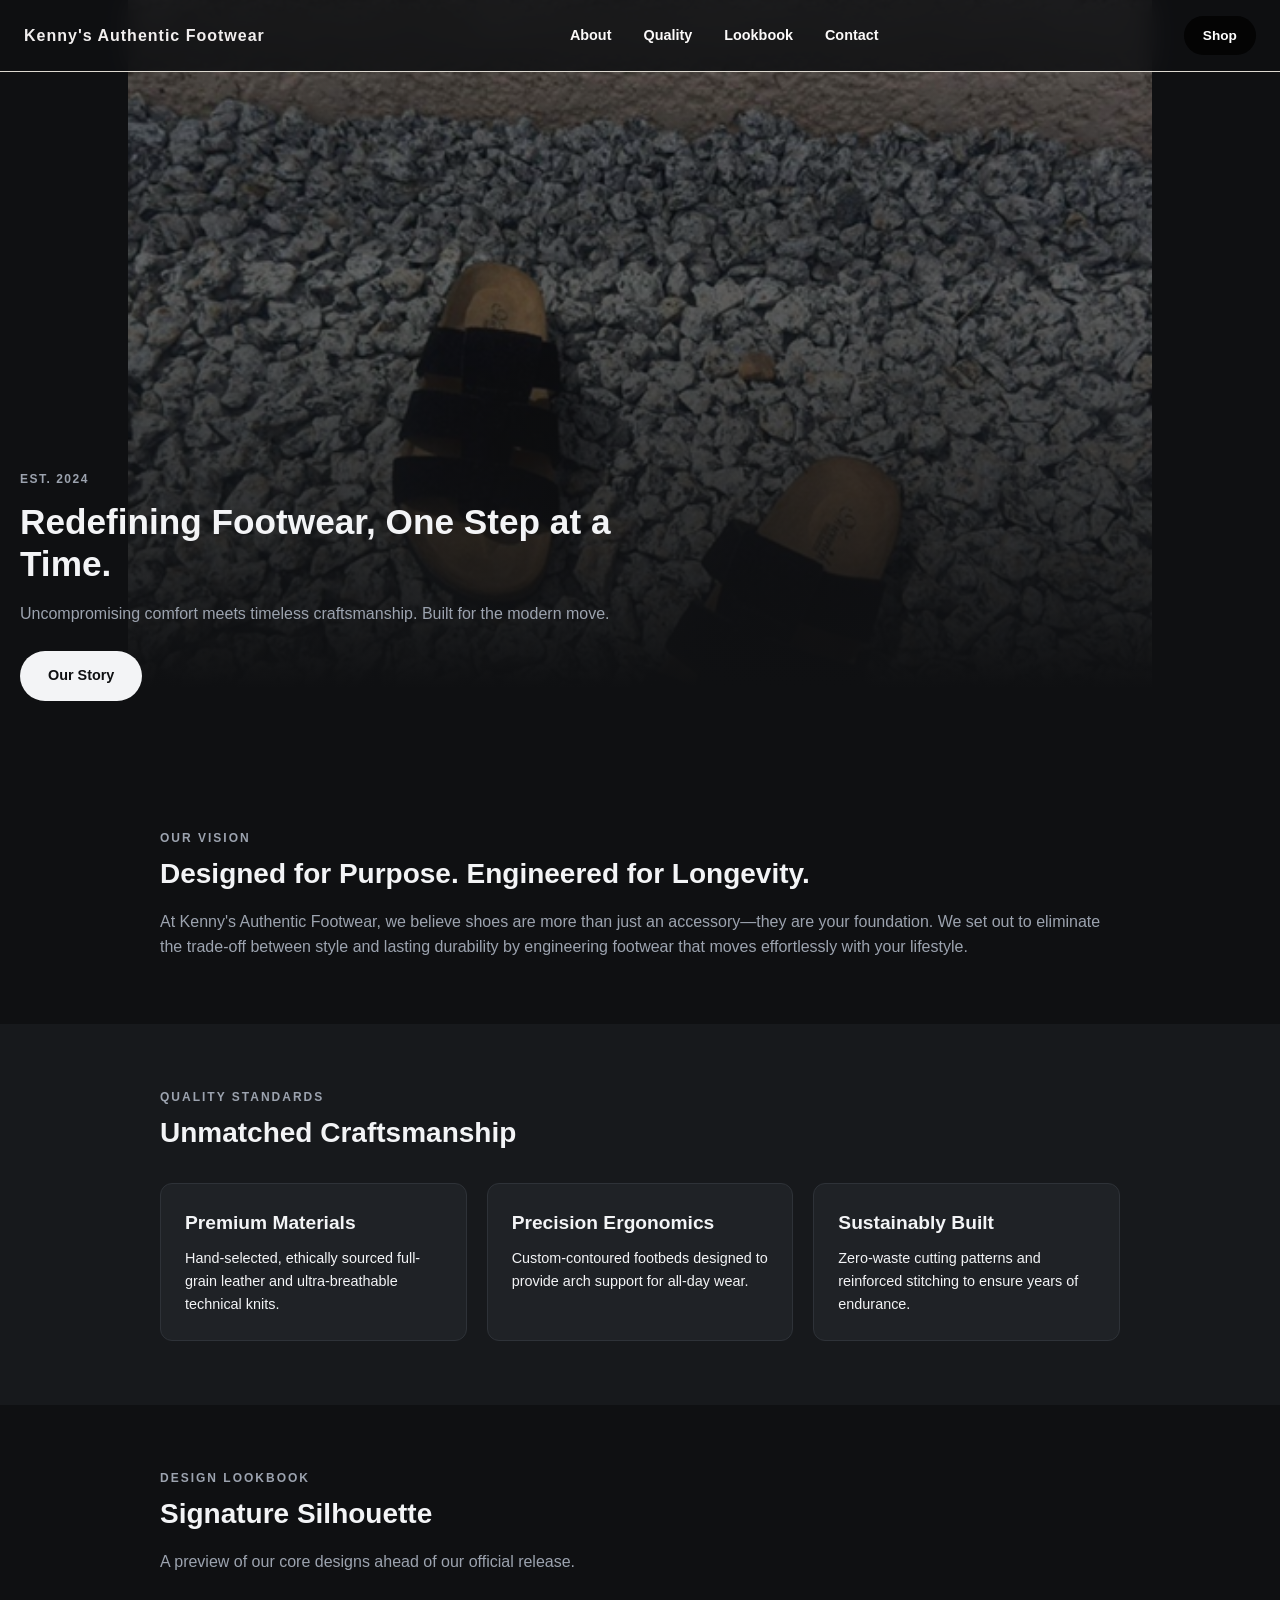
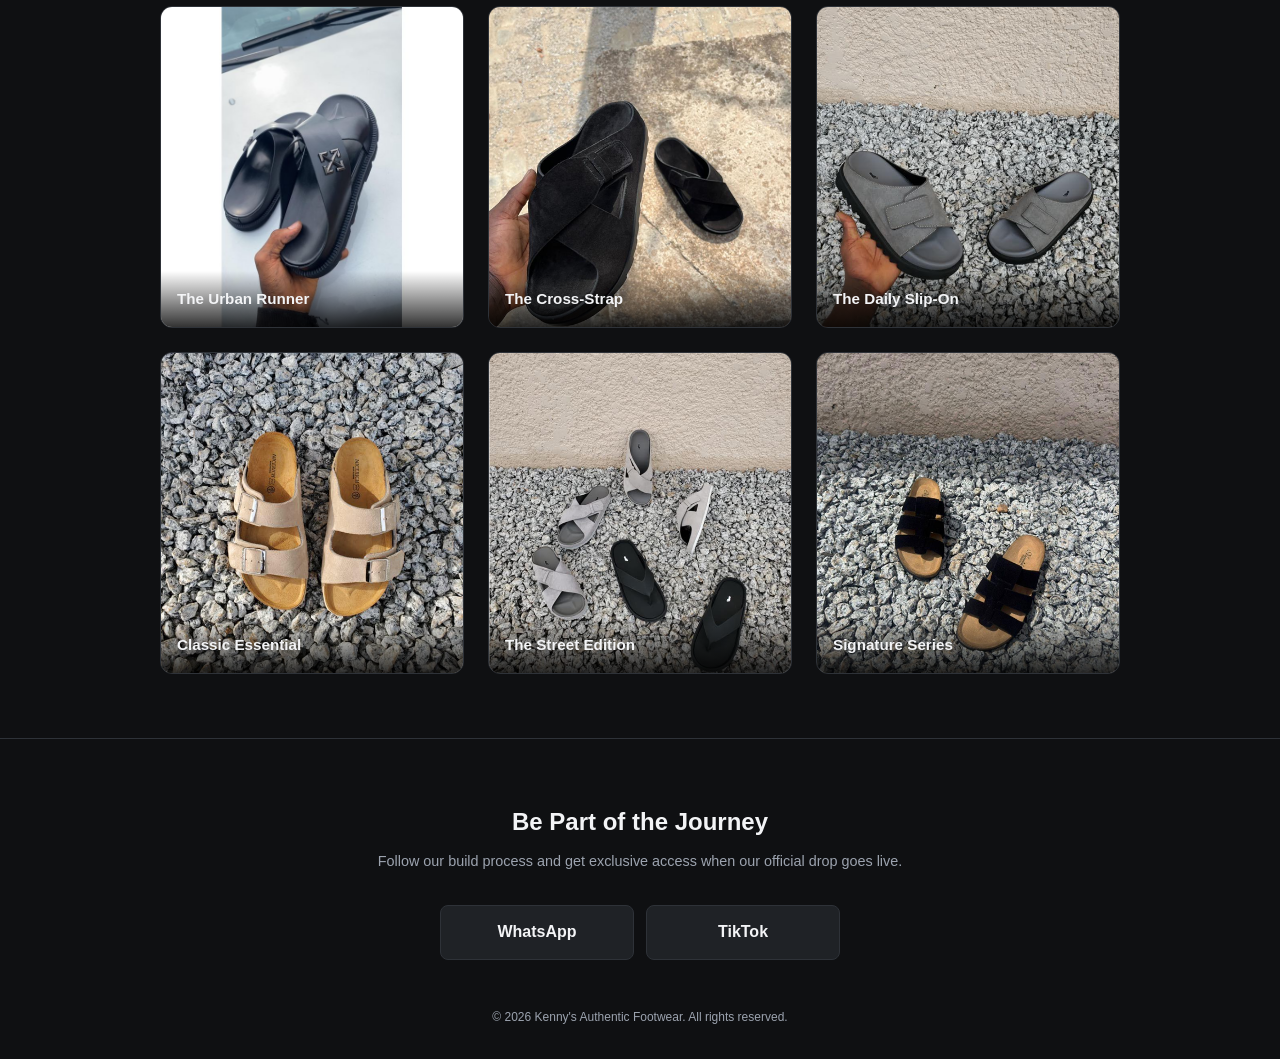
==== index.html @ fa89b89c "initial website" ====
<!DOCTYPE html>
<html lang="en">
<head>
  <meta charset="UTF-8">
  <meta name="viewport" content="width=device-width, initial-scale=1.0">
  <title>Kenny's Authentic Footwear | official Website</title>
  <link rel="stylesheet" href="style.css">
</head>
<body>

  <nav class="navbar">
  <a href="#" class="brand-logo">Kenny's Authentic Footwear</a>

  <div class="nav-links">
    <a href="#vision">About</a>
    <a href="#quality">Quality</a>
    <a href="#lookbook">Lookbook</a>
    <a href="#contact">Contact</a>
  </div>

  <a href="#" class="nav-btn">Shop</a>
</nav>

  <header class="hero">
    <div class="hero-overlay"></div>
    <div class="hero-content">
      <span class="badge">EST. 2024</span>
      <h1>Redefining Footwear, One Step at a Time.</h1>
      <p>Uncompromising comfort meets timeless craftsmanship. Built for the modern move.</p>
      <a href="#vision" class="btn-primary">Our Story</a>
    </div>
  </header>

  <section id="vision" class="section">
    <div class="container">
      <span class="section-label">OUR VISION</span>
      <h2>Designed for Purpose. Engineered for Longevity.</h2>
      <p class="body-text">
        At Kenny's Authentic Footwear, we believe shoes are more than just an accessory—they are your foundation. 
        We set out to eliminate the trade-off between style and lasting durability by engineering footwear that moves effortlessly with your lifestyle.
      </p>
    </div>
  </section>

  <section class="section bg-alt">
    <div class="container">
      <span class="section-label">QUALITY STANDARDS</span>
      <h2>Unmatched Craftsmanship</h2>
      
      <div class="card-grid">
        <div class="card">
          <h3>Premium Materials</h3>
          <p>Hand-selected, ethically sourced full-grain leather and ultra-breathable technical knits.</p>
        </div>
        <div class="card">
          <h3>Precision Ergonomics</h3>
          <p>Custom-contoured footbeds designed to provide arch support for all-day wear.</p>
        </div>
        <div class="card">
          <h3>Sustainably Built</h3>
          <p>Zero-waste cutting patterns and reinforced stitching to ensure years of endurance.</p>
        </div>
      </div>
    </div>
  </section>

  <section id="lookbook" class="section">
    <div class="container">
      <span class="section-label">DESIGN LOOKBOOK</span>
      <h2>Signature Silhouette</h2>
      <p class="body-text">A preview of our core designs ahead of our official release.</p>
      
     <div class="gallery">

          <div class="gallery-item">
            <img src="images/1.jpg" alt="Classic Sneaker">
            <div class="gallery-caption">The Urban Runner</div>
          </div>

          <div class="gallery-item">
            <img src="images/black.png" alt="Athletic Footwear">
            <div class="gallery-caption">The Cross-Strap</div>
          </div>

          <div class="gallery-item">
            <img src="images/sliver.png" alt="Casual Footwear">
            <div class="gallery-caption">The Daily Slip-On</div>
          </div>

          <div class="gallery-item">
            <img src="images/sweet.png" alt="Premium Footwear">
            <div class="gallery-caption">Classic Essential</div>
          </div>

          <div class="gallery-item">
            <img src="images/plenty.png" alt="Modern Sneaker">
            <div class="gallery-caption">The Street Edition</div>
          </div>

          <div class="gallery-item">
            <img src="images/bueauty.png" alt="Premium Sneaker">
            <div class="gallery-caption">Signature Series</div>
          </div>

</div>
    </div>
  </section>

  <footer id="contact" class="footer">
    <div class="container">
      <h2>Be Part of the Journey</h2>
      <p>Follow our build process and get exclusive access when our official drop goes live.</p>
          
          <div class="social-links">
            <a href="https://wa.me/2349067858632" class="social-btn" target="_blank">WhatsApp</a>
            <a href="https://www.tiktok.com/kennysauthenticfootwears" class="social-btn" target="_blank" rel="noopener noreferrer">TikTok</a>
          </div>

      <div class="copyright">
        &copy; 2026 Kenny's Authentic Footwear. All rights reserved.
      </div>
    </div>
  </footer>

</body>
</html>
---- style.css ----
/* Base Reset & Variables */
* {
  margin: 0;
  padding: 0;
  box-sizing: border-box;
}

:root {
  --bg-color: #0f1012;
  --bg-alt: #17191c;
  --card-bg: #1f2226;
  --text-main: #f3f4f6;
  --text-muted: #9ca3af;
  --accent: #e5e7eb;
  --border: #2e3238;
  --font-main: -apple-system, BlinkMacSystemFont, "Segoe UI", Roboto, sans-serif;
}

body {
  background-color: var(--bg-color);
  color: var(--text-main);
  font-family: var(--font-main);
  line-height: 1.6;
  -webkit-font-smoothing: antialiased;
}

/* Container */
.container {
  width: 100%;
  padding-left: 1.25rem;
  padding-right: 1.25rem;
  margin: 0 auto;
}

/* Navbar */
.navbar {
  display: flex;
  justify-content: space-between;
  align-items: center;
  padding: 1rem 1.5rem;
  position: fixed;
  top: 0;
  width: 100%;
  background: rgba(15, 16, 18, 0.85);
  backdrop-filter: blur(12px);
  z-index: 100;
  border-bottom: 1px solid #ddd9d0;
}

.brand-logo {
  font-weight: 800;
  letter-spacing: 1px;
  color: #f2efef;
  text-decoration: none;
  font-size: 1rem;
}

.nav-links {
  display: flex;
  gap: 2rem;
}

.nav-links a {
  color: #fcfafa;
  text-decoration: none;
  font-size: 0.9rem;
  font-weight: 600;
}

.nav-links a:hover {
  color: #000;
}

.nav-btn {
  color: #fff;
  background: #040404;
  text-decoration: none;
  font-size: 0.85rem;
  font-weight: 600;
  padding: 0.55rem 1.2rem;
  border-radius: 25px;
}

/* Hero Section */
.hero {
  position: relative;
  min-height: 85vh;
  display: flex;
  align-items: flex-end;
  padding: 2rem 1.25rem 4rem;
  background: url('images/bueauty.png') center center/ 80% auto no-repeat;
}

.hero-overlay {
  position: absolute;
  top: 0;
  left: 0;
  width: 100%;
  height: 100%;
  background: linear-gradient(to top, var(--bg-color) 10%, rgba(15, 16, 18, 0.4) 100%);
}

.hero-content {
  position: relative;
  z-index: 2;
  max-width: 600px;
}

.badge {
  display: inline-block;
  font-size: 0.75rem;
  font-weight: 700;
  letter-spacing: 1.5px;
  color: var(--text-muted);
  margin-bottom: 0.75rem;
}

.hero h1 {
  font-size: 2.2rem;
  line-height: 1.2;
  font-weight: 800;
  margin-bottom: 1rem;
}

.hero p {
  color: var(--text-muted);
  font-size: 1rem;
  margin-bottom: 1.5rem;
}

.btn-primary {
  display: inline-block;
  background-color: var(--text-main);
  color: var(--bg-color);
  padding: 0.85rem 1.75rem;
  border-radius: 30px;
  text-decoration: none;
  font-weight: 700;
  font-size: 0.9rem;
}

/* Sections */
.section {
  padding: 4rem 0;
}

.bg-alt {
  background-color: var(--bg-alt);
}

.section-label {
  display: block;
  font-size: 0.75rem;
  font-weight: 700;
  letter-spacing: 2px;
  color: var(--text-muted);
  margin-bottom: 0.5rem;
}

.section h2 {
  font-size: 1.75rem;
  line-height: 1.3;
  margin-bottom: 1rem;
}

.body-text {
  color: var(--text-muted);
  font-size: 1rem;
}

/* Quality Cards Stacked for Mobile */
.card-grid {
  display: flex;
  flex-direction: column;
  gap: 1.25rem;
  margin-top: 2rem;
}

.card {
  padding: 1.5rem;
  border-radius: 12px;
  z-index: 1;
  background-color: var(--card-bg);
  border: 1px solid var(--border);
}

.card h3 {
  font-size: 1.2rem;
  margin-bottom: 0.5rem;
}

.card p {
  font-size: 0.9rem;
}

/* Gallery (Mobile Horizontal Scroll / Vertical Stack) */
.gallery {
  display: flex;
  flex-direction: column;
  gap: 1.5rem;
  margin-top: 2rem;
}

.gallery-item {
  position: relative;
  border-radius: 12px;
  overflow: hidden;
  background: var(--card-bg);
  border: 1px solid var(--border);
}

.gallery-item img {
  width: 100%;
  height: 320px;
  object-fit: cover;
  display: block;
}

.gallery-caption {
  position: absolute;
  bottom: 0;
  left: 0;
  width: 100%;
  padding: 1rem;
  background: linear-gradient(to top, rgba(0,0,0,0.8), transparent);
  font-weight: 600;
  font-size: 0.95rem;
}

/* Footer & Socials */
.footer {
  padding: 4rem 0 2rem;
  border-top: 1px solid var(--border);
  text-align: center;
}

.footer h2 {
  font-size: 1.5rem;
  margin-bottom: 0.5rem;
}

.footer p {
  color: var(--text-muted);
  font-size: 0.9rem;
  margin-bottom: 2rem;
}

.social-links {
  display: flex;
  flex-direction: column;
  gap: 0.75rem;
  margin-bottom: 3rem;
}

.social-btn {
  display: block;
  width: 100%;
  padding: 0.85rem 0;
  border: 1px solid var(--border);
  border-radius: 8px;
  color: var(--text-main);
  text-decoration: none;
  font-weight: 600;
  background-color: var(--card-bg);
}


.copyright {
  font-size: 0.75rem;
  color: var(--text-muted);
}

/* Desktop Responsiveness */
@media (min-width: 768px) {
  .container {
    max-width: 1000px;
  }

  .card-grid {
    display: grid;
    grid-template-columns: repeat(3, 1fr);
  }

  .gallery {
    display: grid;
    grid-template-columns: repeat(3, 1fr);
  }

  .social-links {
    flex-direction: row;
    justify-content: center;
    max-width: 400px;
    margin-left: auto;
    margin-right: auto;
  }
}
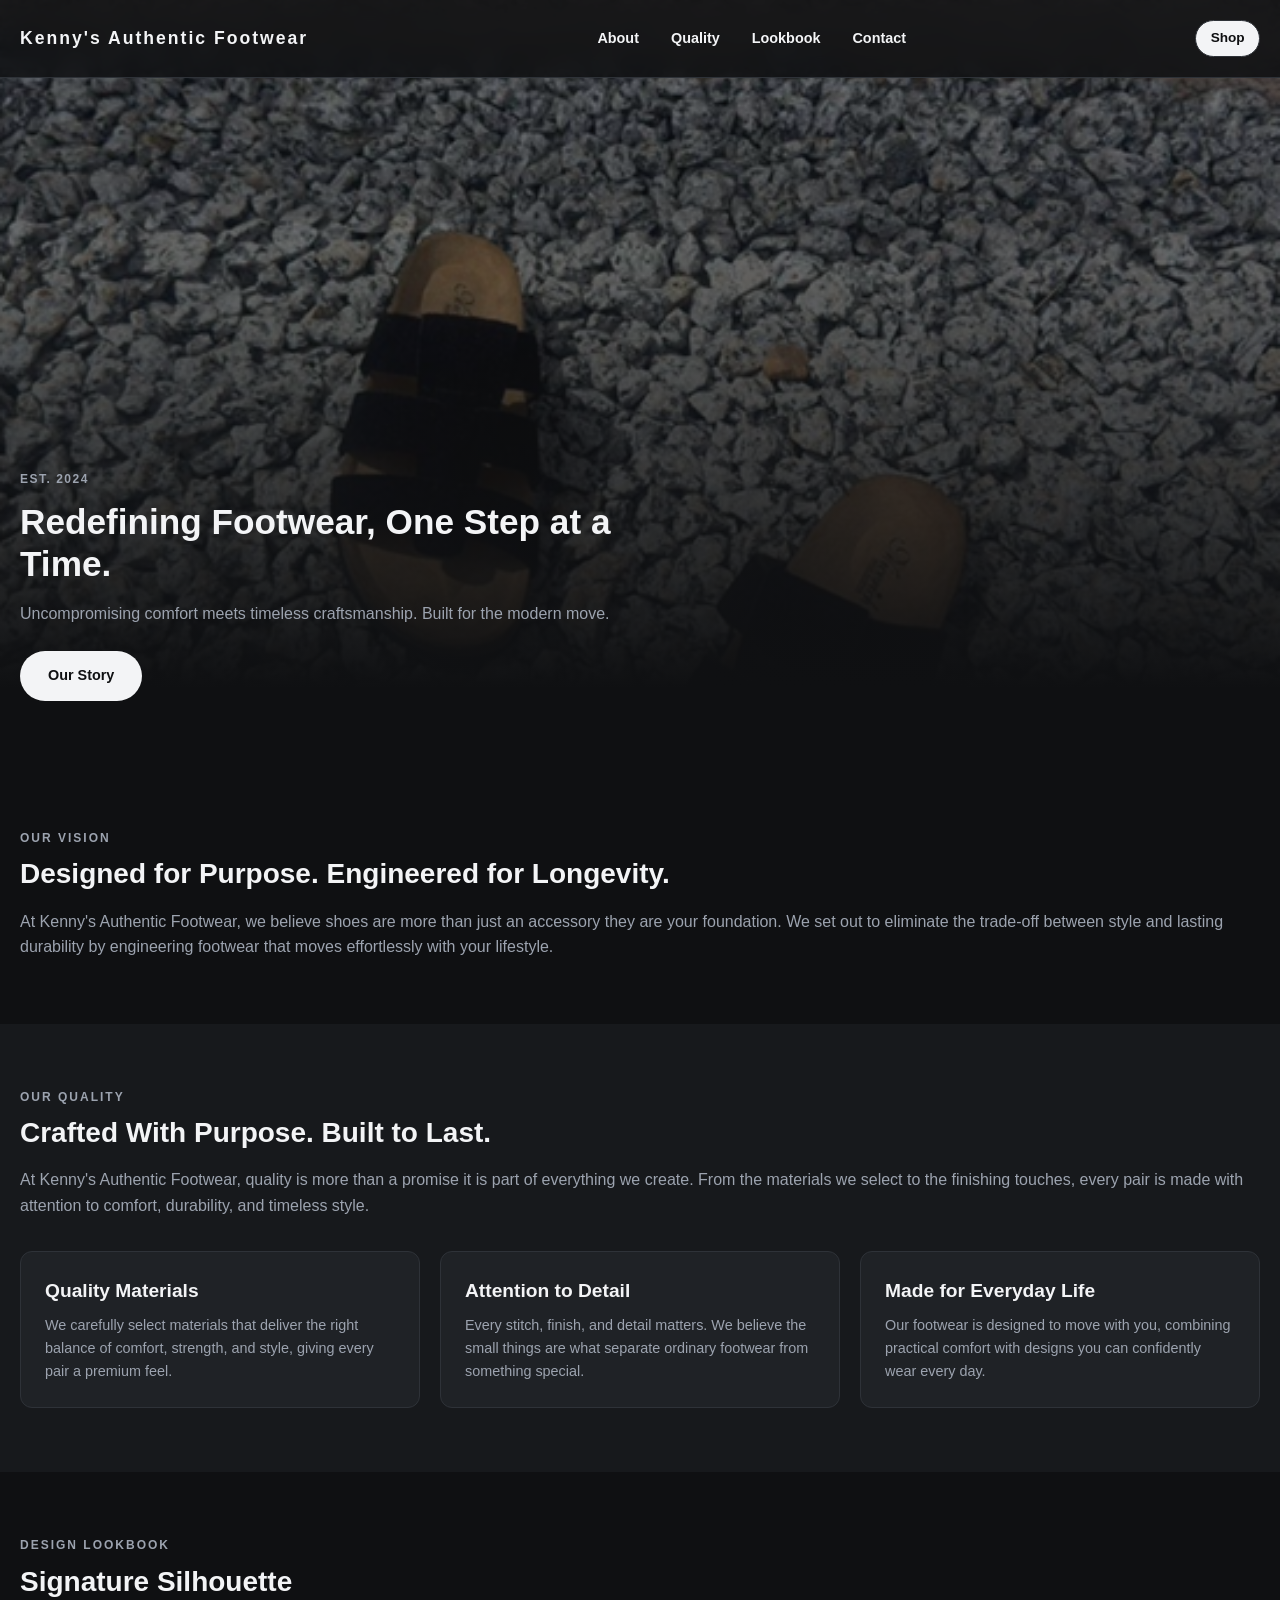
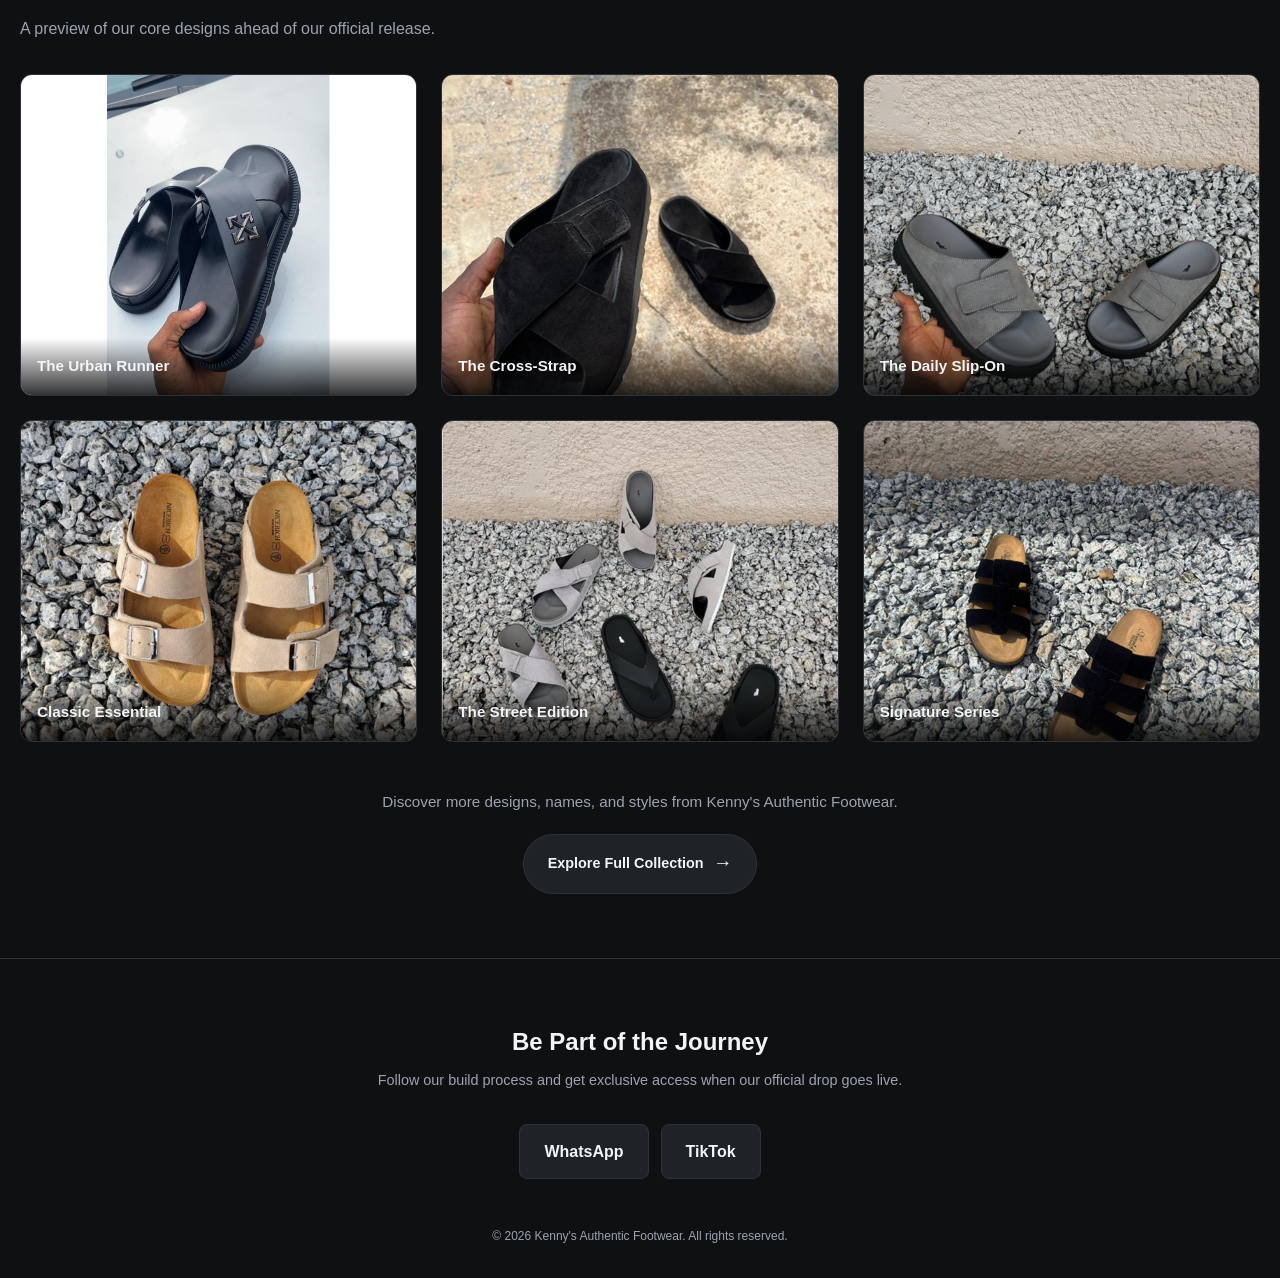
==== commit 4f32b519: "Updated project features and design" ====
--- a/index.html
+++ b/index.html
@@ -3,124 +3,324 @@
 <head>
   <meta charset="UTF-8">
   <meta name="viewport" content="width=device-width, initial-scale=1.0">
-  <title>Kenny's Authentic Footwear | official Website</title>
+
+  <title>Kenny's Authentic Footwear | Brand Showcase</title>
+
   <link rel="stylesheet" href="style.css">
+
+  <!-- Material Symbols -->
+  <link rel="stylesheet"
+        href="https://fonts.googleapis.com/css2?family=Material+Symbols+Outlined">
 </head>
+
 <body>
 
+  <!-- NAVBAR -->
   <nav class="navbar">
-  <a href="#" class="brand-logo">Kenny's Authentic Footwear</a>
-
-  <div class="nav-links">
-    <a href="#vision">About</a>
-    <a href="#quality">Quality</a>
-    <a href="#lookbook">Lookbook</a>
-    <a href="#contact">Contact</a>
-  </div>
-
-  <a href="#" class="nav-btn">Shop</a>
-</nav>
-
+
+    <a href="#" class="brand-logo">
+      Kenny's Authentic Footwear
+    </a>
+
+    <div class="nav-links">
+      <a href="#vision">About</a>
+      <a href="#quality">Quality</a>
+      <a href="#lookbook">Lookbook</a>
+      <a href="#contact">Contact</a>
+    </div>
+
+    <div class="nav-right">
+
+      <a href="#" class="nav-btn">Shop</a>
+
+      <button class="hamburger" id="hamburger" aria-label="Open menu">
+        <span class="material-symbols-outlined">menu</span>
+      </button>
+
+    </div>
+
+  </nav>
+
+
+  <!-- HERO -->
   <header class="hero">
+
     <div class="hero-overlay"></div>
+
     <div class="hero-content">
+
       <span class="badge">EST. 2024</span>
-      <h1>Redefining Footwear, One Step at a Time.</h1>
-      <p>Uncompromising comfort meets timeless craftsmanship. Built for the modern move.</p>
-      <a href="#vision" class="btn-primary">Our Story</a>
-    </div>
+
+      <h1>
+        Redefining Footwear, One Step at a Time.
+      </h1>
+
+      <p>
+        Uncompromising comfort meets timeless craftsmanship.
+        Built for the modern move.
+      </p>
+
+      <a href="#vision" class="btn-primary">
+        Our Story
+      </a>
+
+    </div>
+
   </header>
 
+
+  <!-- VISION -->
   <section id="vision" class="section">
+
     <div class="container">
-      <span class="section-label">OUR VISION</span>
-      <h2>Designed for Purpose. Engineered for Longevity.</h2>
+
+      <span class="section-label">
+        OUR VISION
+      </span>
+
+      <h2>
+        Designed for Purpose. Engineered for Longevity.
+      </h2>
+
       <p class="body-text">
-        At Kenny's Authentic Footwear, we believe shoes are more than just an accessory—they are your foundation. 
-        We set out to eliminate the trade-off between style and lasting durability by engineering footwear that moves effortlessly with your lifestyle.
-      </p>
-    </div>
+        At Kenny's Authentic Footwear, we believe shoes are more than
+        just an accessory they are your foundation. We set out to
+        eliminate the trade-off between style and lasting durability
+        by engineering footwear that moves effortlessly with your lifestyle.
+      </p>
+
+    </div>
+
   </section>
 
-  <section class="section bg-alt">
+
+  <!-- QUALITY -->
+  <section id="quality" class="section bg-alt">
+
     <div class="container">
-      <span class="section-label">QUALITY STANDARDS</span>
-      <h2>Unmatched Craftsmanship</h2>
+
+      <span class="section-label">
+        OUR QUALITY
+      </span>
+
+      <h2>
+        Crafted With Purpose. Built to Last.
+      </h2>
+
+      <p class="body-text">
+        At Kenny's Authentic Footwear, quality is more than a promise
+        it is part of everything we create. From the materials we select
+        to the finishing touches, every pair is made with attention to
+        comfort, durability, and timeless style.
+      </p>
+
+
+      <div class="quality-features">
+
+        <div class="quality-feature">
+
+          <h3>
+            Quality Materials
+          </h3>
+
+          <p>
+            We carefully select materials that deliver the right balance
+            of comfort, strength, and style, giving every pair a premium feel.
+          </p>
+
+        </div>
+
+
+        <div class="quality-feature">
+
+          <h3>
+            Attention to Detail
+          </h3>
+
+          <p>
+            Every stitch, finish, and detail matters. We believe the small
+            things are what separate ordinary footwear from something special.
+          </p>
+
+        </div>
+
+
+        <div class="quality-feature">
+
+          <h3>
+            Made for Everyday Life
+          </h3>
+
+          <p>
+            Our footwear is designed to move with you, combining practical
+            comfort with designs you can confidently wear every day.
+          </p>
+
+        </div>
+
+      </div>
+
+    </div>
+
+  </section>
+
+
+  <!-- LOOKBOOK -->
+  <section id="lookbook" class="section">
+
+    <div class="container">
+
+      <span class="section-label">
+        DESIGN LOOKBOOK
+      </span>
+
+      <h2>
+        Signature Silhouette
+      </h2>
+
+      <p class="body-text">
+        A preview of our core designs ahead of our official release.
+      </p>
+
+
+      <div class="gallery">
+
+        <div class="gallery-item">
+
+          <img
+            src="images/1.jpg"
+            alt="Classic Sneaker"
+          >
+
+          <div class="gallery-caption">
+            The Urban Runner
+          </div>
+
+        </div>
+
+
+        <div class="gallery-item">
+
+          <img
+            src="images/black.png"
+            alt="Athletic Footwear"
+          >
+
+          <div class="gallery-caption">
+            The Cross-Strap
+          </div>
+
+        </div>
+
+
+        <div class="gallery-item">
+
+          <img
+            src="images/sliver.png"
+            alt="Casual Footwear"
+          >
+
+          <div class="gallery-caption">
+            The Daily Slip-On
+          </div>
+
+        </div>
+
+
+        <div class="gallery-item">
+
+          <img
+            src="images/sweet.png"
+            alt="Premium Footwear"
+          >
+
+          <div class="gallery-caption">
+            Classic Essential
+          </div>
+
+        </div>
+
+
+        <div class="gallery-item">
+
+          <img src="images/plenty.png"  alt="Modern Sneaker">
+           <div class="gallery-caption">  The Street Edition</div>
+
+        </div>
+
+
+        <div class="gallery-item">
+
+          <img src="images/bueauty.png"alt="Premium Sneaker" >
+          <div class="gallery-caption"> Signature Series</div>
+
+        </div>
+
+      </div>
+
+       <div class="collection-cta">
+
+        <p>
+          Discover more designs, names, and styles from
+          Kenny's Authentic Footwear.
+        </p>
+
+        <a href="collections.html" class="collection-btn">
+          Explore Full Collection
+          <span>→</span>
+        </a>
+
+      </div>
       
-      <div class="card-grid">
-        <div class="card">
-          <h3>Premium Materials</h3>
-          <p>Hand-selected, ethically sourced full-grain leather and ultra-breathable technical knits.</p>
-        </div>
-        <div class="card">
-          <h3>Precision Ergonomics</h3>
-          <p>Custom-contoured footbeds designed to provide arch support for all-day wear.</p>
-        </div>
-        <div class="card">
-          <h3>Sustainably Built</h3>
-          <p>Zero-waste cutting patterns and reinforced stitching to ensure years of endurance.</p>
-        </div>
-      </div>
     </div>
   </section>
 
-  <section id="lookbook" class="section">
+
+  <!-- CONTACT / FOOTER -->
+  <footer id="contact" class="footer">
+
     <div class="container">
-      <span class="section-label">DESIGN LOOKBOOK</span>
-      <h2>Signature Silhouette</h2>
-      <p class="body-text">A preview of our core designs ahead of our official release.</p>
-      
-     <div class="gallery">
-
-          <div class="gallery-item">
-            <img src="images/1.jpg" alt="Classic Sneaker">
-            <div class="gallery-caption">The Urban Runner</div>
-          </div>
-
-          <div class="gallery-item">
-            <img src="images/black.png" alt="Athletic Footwear">
-            <div class="gallery-caption">The Cross-Strap</div>
-          </div>
-
-          <div class="gallery-item">
-            <img src="images/sliver.png" alt="Casual Footwear">
-            <div class="gallery-caption">The Daily Slip-On</div>
-          </div>
-
-          <div class="gallery-item">
-            <img src="images/sweet.png" alt="Premium Footwear">
-            <div class="gallery-caption">Classic Essential</div>
-          </div>
-
-          <div class="gallery-item">
-            <img src="images/plenty.png" alt="Modern Sneaker">
-            <div class="gallery-caption">The Street Edition</div>
-          </div>
-
-          <div class="gallery-item">
-            <img src="images/bueauty.png" alt="Premium Sneaker">
-            <div class="gallery-caption">Signature Series</div>
-          </div>
-
-</div>
-    </div>
-  </section>
-
-  <footer id="contact" class="footer">
-    <div class="container">
+
       <h2>Be Part of the Journey</h2>
-      <p>Follow our build process and get exclusive access when our official drop goes live.</p>
-          
-          <div class="social-links">
-            <a href="https://wa.me/2349067858632" class="social-btn" target="_blank">WhatsApp</a>
-            <a href="https://www.tiktok.com/kennysauthenticfootwears" class="social-btn" target="_blank" rel="noopener noreferrer">TikTok</a>
-          </div>
+
+      <p>
+        Follow our build process and get exclusive access
+        when our official drop goes live.
+      </p>
+
+
+      <div class="social-links">
+        <a
+          href="https://wa.me/2347038313960"
+          class="social-btn"
+          target="_blank"
+          rel="noopener noreferrer"
+        >
+          WhatsApp
+        </a>
+
+
+        <a
+          href="https://www.tiktok.com/kennysauthenticfootwears"
+          class="social-btn"
+          target="_blank"
+          rel="noopener noreferrer"
+        >
+          TikTok
+        </a>
+
+      </div>
+
 
       <div class="copyright">
         &copy; 2026 Kenny's Authentic Footwear. All rights reserved.
       </div>
-    </div>
+
+    </div>
+
   </footer>
+
+  <script src="script.js"></script>
 
 </body>
 </html>
--- a/style.css
+++ b/style.css
@@ -1,4 +1,3 @@
-/* Base Reset & Variables */
 * {
   margin: 0;
   padding: 0;
@@ -37,22 +36,22 @@
   display: flex;
   justify-content: space-between;
   align-items: center;
-  padding: 1rem 1.5rem;
+  padding: 1.25rem;
   position: fixed;
   top: 0;
   width: 100%;
   background: rgba(15, 16, 18, 0.85);
-  backdrop-filter: blur(12px);
+  backdrop-filter: blur(10px);
   z-index: 100;
-  border-bottom: 1px solid #ddd9d0;
+  border-bottom: 1px solid var(--border);
 }
 
 .brand-logo {
   font-weight: 800;
-  letter-spacing: 1px;
-  color: #f2efef;
-  text-decoration: none;
-  font-size: 1rem;
+  letter-spacing: 2px;
+  color: var(--text-main);
+  text-decoration: none;
+  font-size: 1.1rem;
 }
 
 .nav-links {
@@ -61,24 +60,32 @@
 }
 
 .nav-links a {
-  color: #fcfafa;
+  color: var(--text-main);
   text-decoration: none;
   font-size: 0.9rem;
   font-weight: 600;
 }
 
-.nav-links a:hover {
-  color: #000;
-}
-
 .nav-btn {
-  color: #fff;
-  background: #040404;
+  color: var(--bg-color);
+  background-color: var(--text-main);
   text-decoration: none;
   font-size: 0.85rem;
   font-weight: 600;
-  padding: 0.55rem 1.2rem;
-  border-radius: 25px;
+  border: 1px solid var(--border);
+  padding: 0.4rem 0.9rem;
+  border-radius: 20px;
+}
+
+.nav-right {
+  display: flex;
+  align-items: center;
+  gap: 1rem;
+}
+
+/* Hamburger hidden on desktop */
+.hamburger {
+  display: none;
 }
 
 /* Hero Section */
@@ -88,7 +95,7 @@
   display: flex;
   align-items: flex-end;
   padding: 2rem 1.25rem 4rem;
-  background: url('images/bueauty.png') center center/ 80% auto no-repeat;
+  background: url('images/bueauty.png') center/cover no-repeat;
 }
 
 .hero-overlay {
@@ -97,7 +104,11 @@
   left: 0;
   width: 100%;
   height: 100%;
-  background: linear-gradient(to top, var(--bg-color) 10%, rgba(15, 16, 18, 0.4) 100%);
+  background: linear-gradient(
+    to top,
+    var(--bg-color) 10%,
+    rgba(15, 16, 18, 0.4) 100%
+  );
 }
 
 .hero-content {
@@ -168,35 +179,35 @@
   font-size: 1rem;
 }
 
-/* Quality Cards Stacked for Mobile */
-.card-grid {
-  display: flex;
-  flex-direction: column;
+/* Quality Features */
+.quality-features {
+  display: grid;
+  grid-template-columns: repeat(3, 1fr);
   gap: 1.25rem;
   margin-top: 2rem;
 }
 
-.card {
+.quality-feature {
   padding: 1.5rem;
   border-radius: 12px;
-  z-index: 1;
   background-color: var(--card-bg);
   border: 1px solid var(--border);
 }
 
-.card h3 {
+.quality-feature h3 {
   font-size: 1.2rem;
   margin-bottom: 0.5rem;
 }
 
-.card p {
+.quality-feature p {
+  color: var(--text-muted);
   font-size: 0.9rem;
 }
 
-/* Gallery (Mobile Horizontal Scroll / Vertical Stack) */
+/* Gallery */
 .gallery {
-  display: flex;
-  flex-direction: column;
+  display: grid;
+  grid-template-columns: repeat(3, 1fr);
   gap: 1.5rem;
   margin-top: 2rem;
 }
@@ -222,12 +233,59 @@
   left: 0;
   width: 100%;
   padding: 1rem;
-  background: linear-gradient(to top, rgba(0,0,0,0.8), transparent);
+  background: linear-gradient(
+    to top,
+    rgba(0, 0, 0, 0.8),
+    transparent
+  );
   font-weight: 600;
   font-size: 0.95rem;
 }
 
-/* Footer & Socials */
+/* Collection CTA */
+
+.collection-cta {
+  text-align: center;
+  margin-top: 3rem;
+}
+
+.collection-cta p {
+  color: var(--text-muted);
+  font-size: 0.95rem;
+  margin-bottom: 1.25rem;
+}
+
+.collection-btn {
+  display: inline-flex;
+  align-items: center;
+  gap: 0.6rem;
+  padding: 0.85rem 1.5rem;
+  border: 1px solid var(--border);
+  border-radius: 30px;
+  background-color: var(--card-bg);
+  color: var(--text-main);
+  text-decoration: none;
+  font-size: 0.9rem;
+  font-weight: 700;
+  transition: 0.3s ease;
+}
+
+.collection-btn span {
+  font-size: 1.2rem;
+  transition: transform 0.3s ease;
+}
+
+.collection-btn:hover {
+  background-color: var(--text-main);
+  color: var(--bg-color);
+}
+
+.collection-btn:hover span {
+  transform: translateX(4px);
+}
+
+
+/* Footer */
 .footer {
   padding: 4rem 0 2rem;
   border-top: 1px solid var(--border);
@@ -245,17 +303,21 @@
   margin-bottom: 2rem;
 }
 
+/* Social Links */
 .social-links {
   display: flex;
-  flex-direction: column;
+  flex-direction: row;
+  justify-content: center;
   gap: 0.75rem;
+  max-width: 400px;
+  margin-left: auto;
+  margin-right: auto;
   margin-bottom: 3rem;
 }
 
 .social-btn {
   display: block;
-  width: 100%;
-  padding: 0.85rem 0;
+  padding: 0.85rem 1.5rem;
   border: 1px solid var(--border);
   border-radius: 8px;
   color: var(--text-main);
@@ -264,17 +326,14 @@
   background-color: var(--card-bg);
 }
 
-
 .copyright {
   font-size: 0.75rem;
   color: var(--text-muted);
 }
 
-/* Desktop Responsiveness */
 @media (min-width: 768px) {
-  .container {
-    max-width: 1000px;
-  }
+
+  
 
   .card-grid {
     display: grid;
@@ -286,11 +345,145 @@
     grid-template-columns: repeat(3, 1fr);
   }
 
+}
+
+
+/* Mobile Responsiveness */
+@media screen and (max-width: 480px) {
+
+  /* Navbar */
+  .navbar {
+    padding: 1rem 1.25rem;
+  }
+
+  .brand-logo {
+    font-size: 0.85rem;
+    letter-spacing: 1px;
+    white-space: nowrap;
+  }
+
+  /* Hide desktop navigation */
+  .nav-links {
+    display: none;
+    position: absolute;
+    top: 100%;
+    left: 0;
+    width: 100%;
+    background: var(--bg-color);
+    border-bottom: 1px solid var(--border);
+    padding: 1.25rem;
+    flex-direction: column;
+    gap: 1rem;
+  }
+
+  /* Show menu when opened */
+  .nav-links.active {
+    display: flex;
+  }
+
+  .nav-links a {
+    font-size: 0.95rem;
+  }
+
+  /* Shop + Hamburger */
+  .nav-right {
+    display: flex;
+    align-items: center;
+    gap: 0.75rem;
+    margin-left: auto;
+  }
+
+  .nav-btn {
+    padding: 0.4rem 0.8rem;
+    font-size: 0.8rem;
+  }
+
+  /* Hamburger */
+  .hamburger {
+    display: flex;
+    align-items: center;
+    justify-content: center;
+    background: transparent;
+    border: none;
+    color: var(--text-main);
+    padding: 0;
+    cursor: pointer;
+  }
+
+  .hamburger .material-symbols-outlined {
+    font-size: 1.7rem;
+  }
+
+
+  /* Container */
+  .container {
+    width: 100%;
+    padding-left: 1.25rem;
+    padding-right: 1.25rem;
+  }
+
+
+  /* Hero */
+  .hero {
+    min-height: 85vh;
+    padding: 2rem 1.25rem 4rem;
+  }
+
+  .hero h1 {
+    font-size: 2.2rem;
+  }
+
+
+  /* Sections */
+  .section {
+    padding: 4rem 0;
+  }
+
+  .section h2 {
+    font-size: 1.75rem;
+  }
+
+
+  /* Quality */
+  .quality-features {
+    display: flex;
+    flex-direction: column;
+    gap: 1.25rem;
+  }
+
+
+  /* Existing Cards */
+  .card-grid {
+    display: flex;
+    flex-direction: column;
+    gap: 1.25rem;
+  }
+
+
+  /* Lookbook */
+  .gallery {
+    display: flex;
+    flex-direction: column;
+    gap: 1.5rem;
+  }
+
+  .gallery-item img {
+    height: 320px;
+  }
+
+
+  /* Social Links */
   .social-links {
-    flex-direction: row;
-    justify-content: center;
-    max-width: 400px;
+    display: flex;
+    flex-direction: column;
+    gap: 0.75rem;
+    max-width: 100%;
     margin-left: auto;
     margin-right: auto;
   }
+
+  .social-btn {
+    width: 100%;
+    text-align: center;
+  }
 }
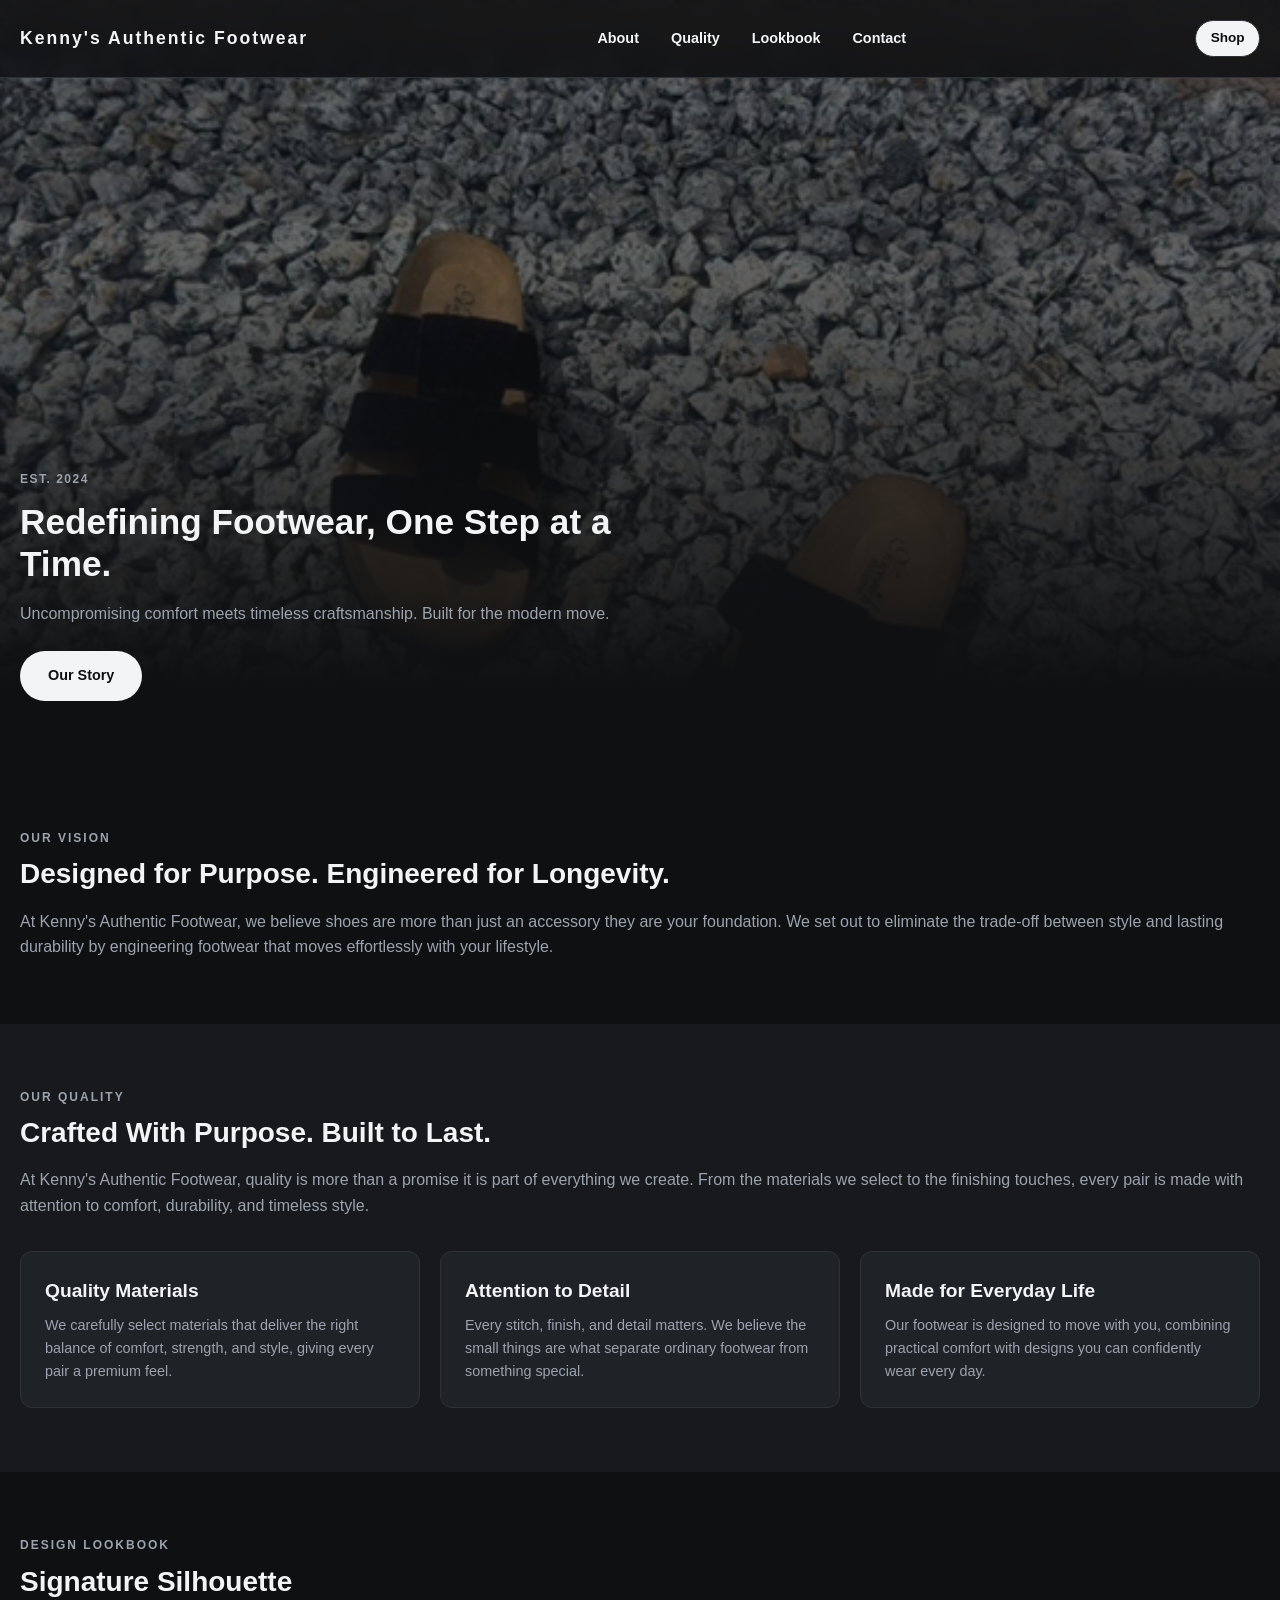
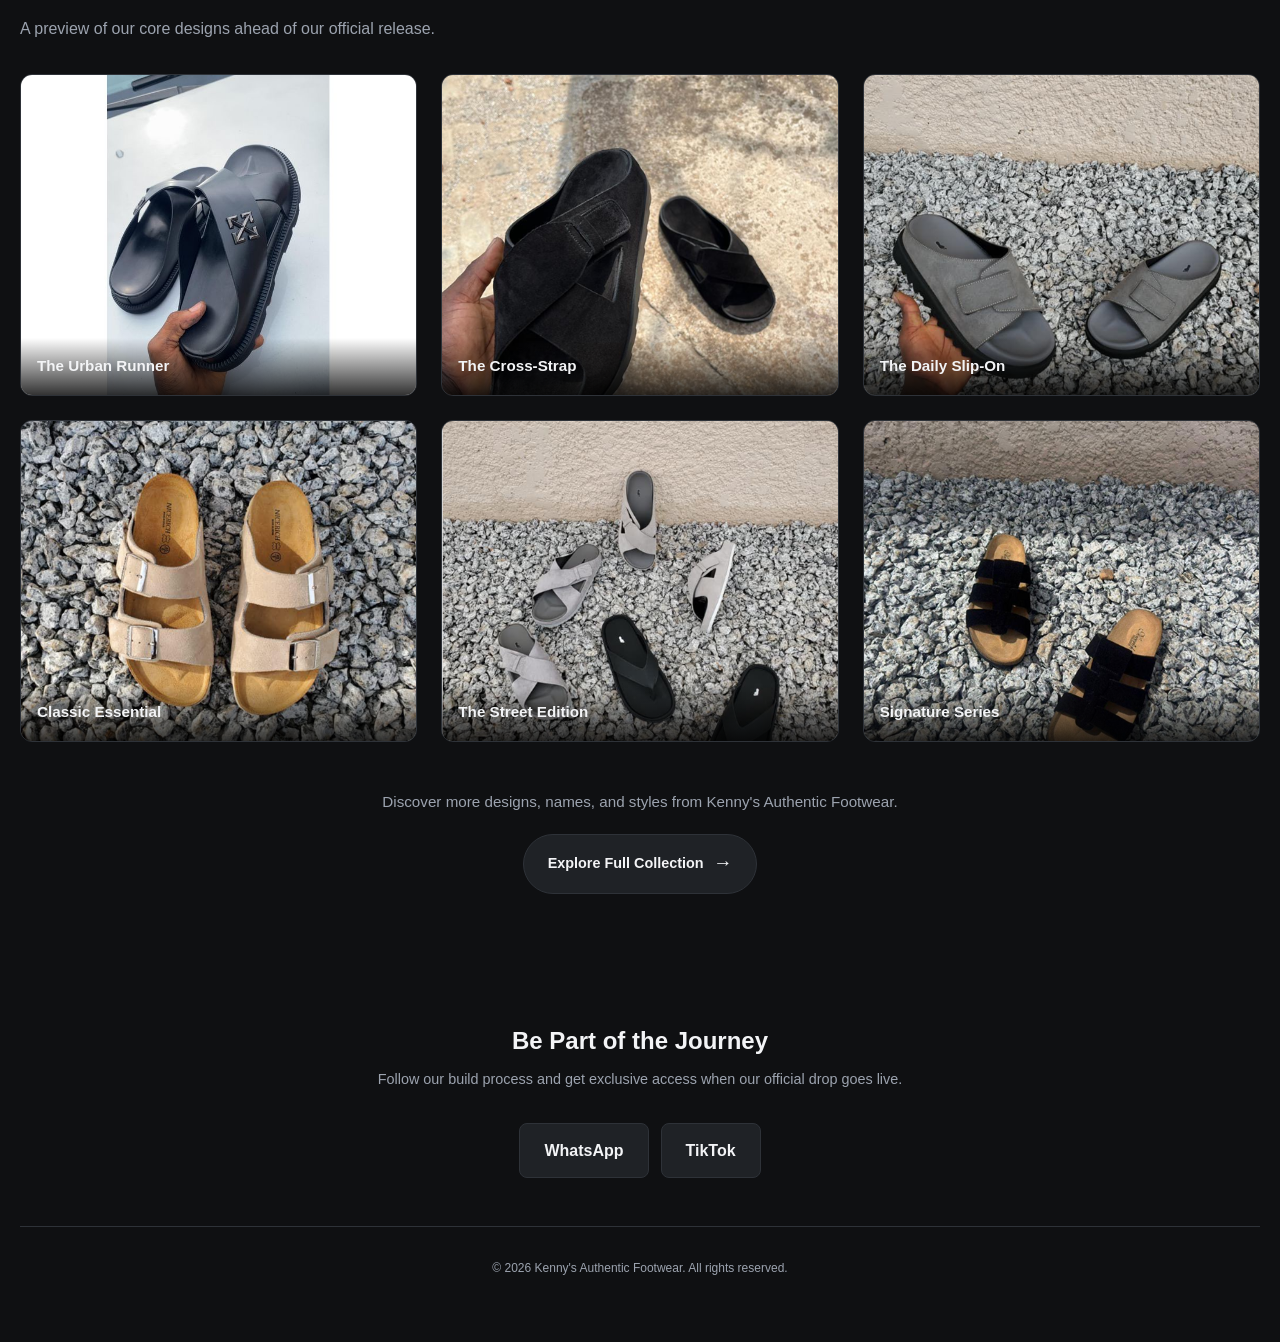
==== commit e0c469af: "Updated project features and design" ====
--- a/index.html
+++ b/index.html
@@ -3,41 +3,34 @@
 <head>
   <meta charset="UTF-8">
   <meta name="viewport" content="width=device-width, initial-scale=1.0">
-
   <title>Kenny's Authentic Footwear | Brand Showcase</title>
-
   <link rel="stylesheet" href="style.css">
-
-  <!-- Material Symbols -->
-  <link rel="stylesheet"
-        href="https://fonts.googleapis.com/css2?family=Material+Symbols+Outlined">
+  <link rel="stylesheet"href="https://unpkg.com/aos@2.3.4/dist/aos.css">
+  <link rel="stylesheet"href="https://fonts.googleapis.com/css2?family=Material+Symbols+Outlined">
 </head>
 
 <body>
 
   <!-- NAVBAR -->
   <nav class="navbar">
-
-    <a href="#" class="brand-logo">
-      Kenny's Authentic Footwear
-    </a>
-
-    <div class="nav-links">
-      <a href="#vision">About</a>
-      <a href="#quality">Quality</a>
-      <a href="#lookbook">Lookbook</a>
-      <a href="#contact">Contact</a>
-    </div>
-
-    <div class="nav-right">
-
-      <a href="#" class="nav-btn">Shop</a>
-
-      <button class="hamburger" id="hamburger" aria-label="Open menu">
-        <span class="material-symbols-outlined">menu</span>
-      </button>
-
-    </div>
+          <a href="#" class="brand-logo">Kenny's Authentic Footwear</a>
+
+            <div class="nav-links">
+              <a href="#vision">About</a>
+              <a href="#quality">Quality</a>
+              <a href="#lookbook">Lookbook</a>
+              <a href="#contact">Contact</a>
+            </div>
+
+        <div class="nav-right">
+
+              <a href="#" class="nav-btn">Shop</a>
+
+              <button class="hamburger" id="hamburger" aria-label="Open menu">
+                <span class="material-symbols-outlined">menu</span>
+              </button>
+
+        </div>
 
   </nav>
 
@@ -74,15 +67,15 @@
 
     <div class="container">
 
-      <span class="section-label">
+      <span class="section-label" data-aos="fade-up">
         OUR VISION
       </span>
 
-      <h2>
+      <h2 data-aos="fade-up" data-aos-delay="100">
         Designed for Purpose. Engineered for Longevity.
       </h2>
 
-      <p class="body-text">
+      <p class="body-text" data-aos="fade-up" data-aos-delay="200">
         At Kenny's Authentic Footwear, we believe shoes are more than
         just an accessory they are your foundation. We set out to
         eliminate the trade-off between style and lasting durability
@@ -117,7 +110,7 @@
 
       <div class="quality-features">
 
-        <div class="quality-feature">
+        <div class="quality-feature" data-aos="fade-up">
 
           <h3>
             Quality Materials
@@ -131,7 +124,7 @@
         </div>
 
 
-        <div class="quality-feature">
+        <div class="quality-feature" data-aos="fade-up" data-aos-delay="100">
 
           <h3>
             Attention to Detail
@@ -145,7 +138,7 @@
         </div>
 
 
-        <div class="quality-feature">
+        <div class="quality-feature" data-aos="fade-up" data-aos-delay="200">
 
           <h3>
             Made for Everyday Life
@@ -185,63 +178,43 @@
 
       <div class="gallery">
 
-        <div class="gallery-item">
-
-          <img
-            src="images/1.jpg"
-            alt="Classic Sneaker"
-          >
-
-          <div class="gallery-caption">
-            The Urban Runner
-          </div>
-
-        </div>
-
-
-        <div class="gallery-item">
-
-          <img
-            src="images/black.png"
-            alt="Athletic Footwear"
-          >
-
-          <div class="gallery-caption">
-            The Cross-Strap
-          </div>
-
-        </div>
-
-
-        <div class="gallery-item">
-
-          <img
-            src="images/sliver.png"
-            alt="Casual Footwear"
-          >
-
-          <div class="gallery-caption">
-            The Daily Slip-On
-          </div>
-
-        </div>
-
-
-        <div class="gallery-item">
-
-          <img
-            src="images/sweet.png"
-            alt="Premium Footwear"
-          >
-
-          <div class="gallery-caption">
-            Classic Essential
-          </div>
-
-        </div>
-
-
-        <div class="gallery-item">
+        <div class="gallery-item" data-aos="fade-up">
+
+          <img src="images/1.jpg"alt="Classic Sneaker">
+
+          <div class="gallery-caption">The Urban Runner</div>
+
+        </div>
+
+
+        <div class="gallery-item" data-aos="fade-up" data-aos-delay="200">
+
+          <img src="images/black.png"alt="Athletic Footwear">
+
+          <div class="gallery-caption"> The Cross-Strap</div>
+
+        </div>
+
+
+        <div class="gallery-item" data-aos="fade-up" data-aos-delay="400">
+
+          <img src="images/sliver.png" alt="Casual Footwear">
+
+          <div class="gallery-caption">The Daily Slip-On</div>
+
+        </div>
+
+
+        <div class="gallery-item" data-aos="fade-up" data-aos-delay="600">
+
+          <img src="images/sweet.png" alt="Premium Footwear">
+
+          <div class="gallery-caption"> Classic Essential</div>
+
+        </div>
+
+
+        <div class="gallery-item" data-aos="fade-up" data-aos-delay="800">
 
           <img src="images/plenty.png"  alt="Modern Sneaker">
            <div class="gallery-caption">  The Street Edition</div>
@@ -249,7 +222,7 @@
         </div>
 
 
-        <div class="gallery-item">
+        <div class="gallery-item" data-aos="fade-up" data-aos-delay="1000">
 
           <img src="images/bueauty.png"alt="Premium Sneaker" >
           <div class="gallery-caption"> Signature Series</div>
@@ -301,7 +274,7 @@
 
 
         <a
-          href="https://www.tiktok.com/kennysauthenticfootwears"
+          href="https://www.tiktok.com/@kennysauthenticfootwears"
           class="social-btn"
           target="_blank"
           rel="noopener noreferrer"
@@ -322,5 +295,17 @@
 
   <script src="script.js"></script>
 
+  <script src="https://unpkg.com/aos@2.3.4/dist/aos.js"></script>
+
+<script>
+  AOS.init({
+    duration: 1400,
+    easing: 'ease-in-out',
+    once: true,
+    offset: 120,
+    delay: 100
+  });
+</script>
+
 </body>
 </html>
--- a/style.css
+++ b/style.css
@@ -288,7 +288,7 @@
 /* Footer */
 .footer {
   padding: 4rem 0 2rem;
-  border-top: 1px solid var(--border);
+  
   text-align: center;
 }
 
@@ -327,13 +327,414 @@
 }
 
 .copyright {
+  border-top: 1px solid var(--border);
+  padding: 2rem;
   font-size: 0.75rem;
   color: var(--text-muted);
 }
 
+
+
+/* Collection Hero */
+
+.collection-hero {
+  min-height: 55vh;
+  display: flex;
+  align-items: flex-end;
+  padding: 8rem 1.25rem 4rem;
+  background:
+    linear-gradient(
+      to top,
+      var(--bg-color) 5%,
+      rgba(15, 16, 18, 0.35) 100%
+    ),
+    url('images/1.jpg') center/cover no-repeat;
+}
+
+.collection-hero-content {
+  width: 100%;
+  max-width: 1000px;
+  margin: 0 auto;
+}
+
+.collection-hero h1 {
+  max-width: 700px;
+  font-size: clamp(2.5rem, 6vw, 4.5rem);
+  line-height: 1.05;
+  margin-bottom: 1.25rem;
+}
+
+.collection-hero p {
+  max-width: 600px;
+  color: var(--text-muted);
+  font-size: 1.05rem;
+}
+
+
+/* Collection Section */
+
+.collection-section {
+  padding: 5rem 0;
+}
+
+.collection-heading {
+  max-width: 650px;
+}
+
+.collection-heading h2 {
+  font-size: 2.2rem;
+  margin-bottom: 0.75rem;
+}
+
+
+/* Filters */
+
+.collection-filters {
+  display: flex;
+  gap: 0.75rem;
+  flex-wrap: wrap;
+  margin: 2.5rem 0;
+}
+
+.filter-btn {
+  border: 1px solid var(--border);
+  background: transparent;
+  color: var(--text-muted);
+  padding: 0.6rem 1.2rem;
+  border-radius: 30px;
+  cursor: pointer;
+  font-family: inherit;
+  transition: 0.3s ease;
+}
+
+.filter-btn:hover,
+.filter-btn.active {
+  background: var(--text-main);
+  color: var(--bg-color);
+}
+
+
+/* Collection Grid */
+
+.collection-grid {
+  display: grid;
+  grid-template-columns: repeat(3, 1fr);
+  gap: 2rem 1.25rem;
+}
+
+
+/* Product Card */
+
+.collection-card {
+  background: var(--card-bg);
+  border: 1px solid var(--border);
+  border-radius: 14px;
+  overflow: hidden;
+  transition: transform 0.3s ease, border-color 0.3s ease;
+}
+
+.collection-card:hover {
+  transform: translateY(-5px);
+}
+
+
+/* Product Image */
+
+.collection-image {
+  position: relative;
+  overflow: hidden;
+  aspect-ratio: 1 / 1;
+  background: var(--bg-alt);
+}
+
+.collection-image img {
+  width: 100%;
+  height: 100%;
+  object-fit: cover;
+  display: block;
+}
+
+.collection-card:hover .collection-image img {
+  transform: scale(1.04);
+}
+
+
+/* Product Tag */
+
+.collection-tag {
+  position: absolute;
+  top: 1rem;
+  left: 1rem;
+  padding: 0.35rem 0.7rem;
+  border-radius: 20px;
+  background: var(--text-main);
+  color: var(--bg-color);
+  font-size: 0.7rem;
+  font-weight: 700;
+}
+
+
+/* Product Information */
+
+.collection-info {
+  padding: 1.25rem;
+}
+
+.product-category {
+  display: block;
+  color: var(--text-muted);
+  font-size: 0.7rem;
+  font-weight: 700;
+  letter-spacing: 1.5px;
+  text-transform: uppercase;
+  margin-bottom: 0.4rem;
+}
+
+.collection-info h3 {
+  font-size: 1.25rem;
+  margin-bottom: 0.5rem;
+}
+
+.collection-info p {
+  color: var(--text-muted);
+  font-size: 0.85rem;
+  line-height: 1.6;
+  margin-bottom: 1.25rem;
+}
+
+
+/* View Details */
+
+.view-product {
+  display: inline-flex;
+  align-items: center;
+  gap: 0.5rem;
+  color: var(--text-main);
+  text-decoration: none;
+  font-size: 0.85rem;
+  font-weight: 700;
+}
+
+.view-product span {
+  transition: transform 0.3s ease;
+}
+
+.view-product:hover span {
+  transform: translateX(4px);
+}
+
+
+/* Bottom CTA */
+
+.collection-bottom {
+  padding: 5rem 0;
+  text-align: center;
+  background: var(--bg-alt);
+}
+
+.collection-bottom h2 {
+  font-size: 2rem;
+  margin-bottom: 0.75rem;
+}
+
+.collection-bottom p {
+  max-width: 550px;
+  margin: 0 auto 1.5rem;
+  color: var(--text-muted);
+}
+
+
+
+
+/* product page css */
+/* === PRODUCT PAGE ===*/
+
+.product-page {
+  padding: 8rem 0 5rem;
+  min-height: 80vh;
+}
+
+.back-collection {
+  display: inline-flex;
+  align-items: center;
+  gap: 0.5rem;
+  color: var(--text-muted);
+  text-decoration: none;
+  font-size: 0.85rem;
+  margin-bottom: 2rem;
+  transition: 0.3s ease;
+}
+
+.back-collection:hover {
+  color: var(--text-main);
+}
+
+.back-collection span {
+  font-size: 1.2rem;
+}
+
+
+/* Product Layout */
+
+.product-layout {
+  display: grid;
+  grid-template-columns: 1.1fr 0.9fr;
+  gap: 4rem;
+  align-items: start;
+}
+
+
+/* Product Image */
+
+.product-gallery {
+  width: 100%;
+}
+
+.product-main-image {
+  width: 100%;
+  aspect-ratio: 1 / 1;
+  overflow: hidden;
+  border-radius: 14px;
+  background: var(--card-bg);
+  border: 1px solid var(--border);
+}
+
+.product-main-image img {
+  width: 100%;
+  height: 100%;
+  object-fit: cover;
+  display: block;
+}
+
+
+/* Product Details */
+
+.product-details {
+  padding-top: 1rem;
+}
+
+.product-details h1 {
+  font-size: 3rem;
+  line-height: 1.1;
+  margin: 0.5rem 0 1rem;
+}
+
+.product-description {
+  color: var(--text-muted);
+  font-size: 1rem;
+  line-height: 1.7;
+  max-width: 500px;
+}
+
+.product-divider {
+  height: 1px;
+  background: var(--border);
+  margin: 2rem 0;
+}
+
+
+/* Price */
+
+.product-price {
+  display: flex;
+  justify-content: space-between;
+  align-items: center;
+  margin-bottom: 2rem;
+}
+
+.product-price span {
+  color: var(--text-muted);
+  font-size: 0.85rem;
+}
+
+.product-price strong {
+  font-size: 1.2rem;
+}
+
+
+/* Options */
+
+.product-option {
+  margin-bottom: 1.75rem;
+}
+
+.product-option h3 {
+  font-size: 0.9rem;
+  margin-bottom: 0.75rem;
+}
+
+.product-option p {
+  color: var(--text-muted);
+  font-size: 0.9rem;
+}
+
+
+/* Sizes */
+
+.size-options {
+  display: flex;
+  flex-wrap: wrap;
+  gap: 0.5rem;
+}
+
+.size-btn {
+  min-width: 45px;
+  height: 42px;
+  padding: 0 0.75rem;
+  background: transparent;
+  border: 1px solid var(--border);
+  border-radius: 6px;
+  color: var(--text-main);
+  cursor: pointer;
+  font-family: inherit;
+}
+
+.size-btn:hover {
+  background: var(--text-main);
+  color: var(--bg-color);
+}
+
+
+/* WhatsApp */
+
+.product-whatsapp {
+  display: flex;
+  justify-content: center;
+  align-items: center;
+  gap: 0.75rem;
+  width: 100%;
+  padding: 1rem;
+  border-radius: 8px;
+  background: var(--text-main);
+  color: var(--bg-color);
+  text-decoration: none;
+  font-weight: 700;
+  transition: 0.3s ease;
+}
+
+.product-whatsapp:hover {
+  transform: translateY(-2px);
+}
+
+.product-whatsapp span {
+  font-size: 1.2rem;
+}
+
+
+/* Note */
+.product-note {
+  color: var(--text-muted);
+  font-size: 0.75rem;
+  text-align: center;
+  margin-top: 1rem;
+}
+
+
+
+
+
+
 @media (min-width: 768px) {
-
-  
 
   .card-grid {
     display: grid;
@@ -486,4 +887,136 @@
     width: 100%;
     text-align: center;
   }
+
+
+  /* Mobile Collections  css*/
+  .collection-hero {
+    min-height: 50vh;
+    padding: 7rem 1.25rem 3rem;
+  }
+
+  .collection-hero h1 {
+    font-size: 2.3rem;
+  }
+
+  .collection-hero p {
+    font-size: 0.85rem;
+  }
+
+
+  /* Collection Section */
+  .collection-section {
+    padding: 3rem 0;
+  }
+
+  .collection-heading h2 {
+    font-size: 1.6rem;
+  }
+
+
+  /* Filter Buttons */
+  .collection-filters {
+    gap: 0.4rem;
+    margin: 1.75rem 0;
+  }
+
+  .filter-btn {
+    padding: 0.45rem 0.8rem;
+    font-size: 0.75rem;
+  }
+
+
+  /* TWO-COLUMN PRODUCT GRID */
+  .collection-grid {
+    grid-template-columns: repeat(2, minmax(0, 1fr));
+    gap: 1rem 0.7rem;
+  }
+
+
+  /* Product Card */
+  .collection-card {
+    border-radius: 10px;
+  }
+
+
+  /* Product Image */
+  .collection-image {
+    aspect-ratio: 1 / 1;
+  }
+
+
+  /* Product Info */
+  .collection-info {
+    padding: 0.8rem;
+  }
+
+  .product-category {
+    font-size: 0.6rem;
+    letter-spacing: 1px;
+    margin-bottom: 0.25rem;
+  }
+
+  .collection-info h3 {
+    font-size: 0.95rem;
+    margin-bottom: 0.3rem;
+  }
+
+  .collection-info p {
+    font-size: 0.7rem;
+    line-height: 1.4;
+    margin-bottom: 0.7rem;
+  }
+
+
+  /* View Details */
+  .view-product {
+    font-size: 0.7rem;
+  }
+
+
+  /* Tags */
+  .collection-tag {
+    top: 0.5rem;
+    left: 0.5rem;
+    padding: 0.25rem 0.5rem;
+    font-size: 0.55rem;
+  }
+
+
+  /* Bottom CTA */
+  .collection-bottom {
+    padding: 3rem 1.25rem;
+  }
+
+  .collection-bottom h2 {
+    font-size: 1.6rem;
+  }
+ 
+
+  /* product page mobile css  */
+    .product-page {
+    padding: 7rem 0 3rem;
+  }
+
+  .product-layout {
+    grid-template-columns: 1fr;
+    gap: 2rem;
+  }
+
+  .product-details {
+    padding-top: 0;
+  }
+
+  .product-details h1 {
+    font-size: 2rem;
+  }
+
+  .product-description {
+    font-size: 0.9rem;
+  }
+
+  .product-divider {
+    margin: 1.5rem 0;
+  }
+
 }
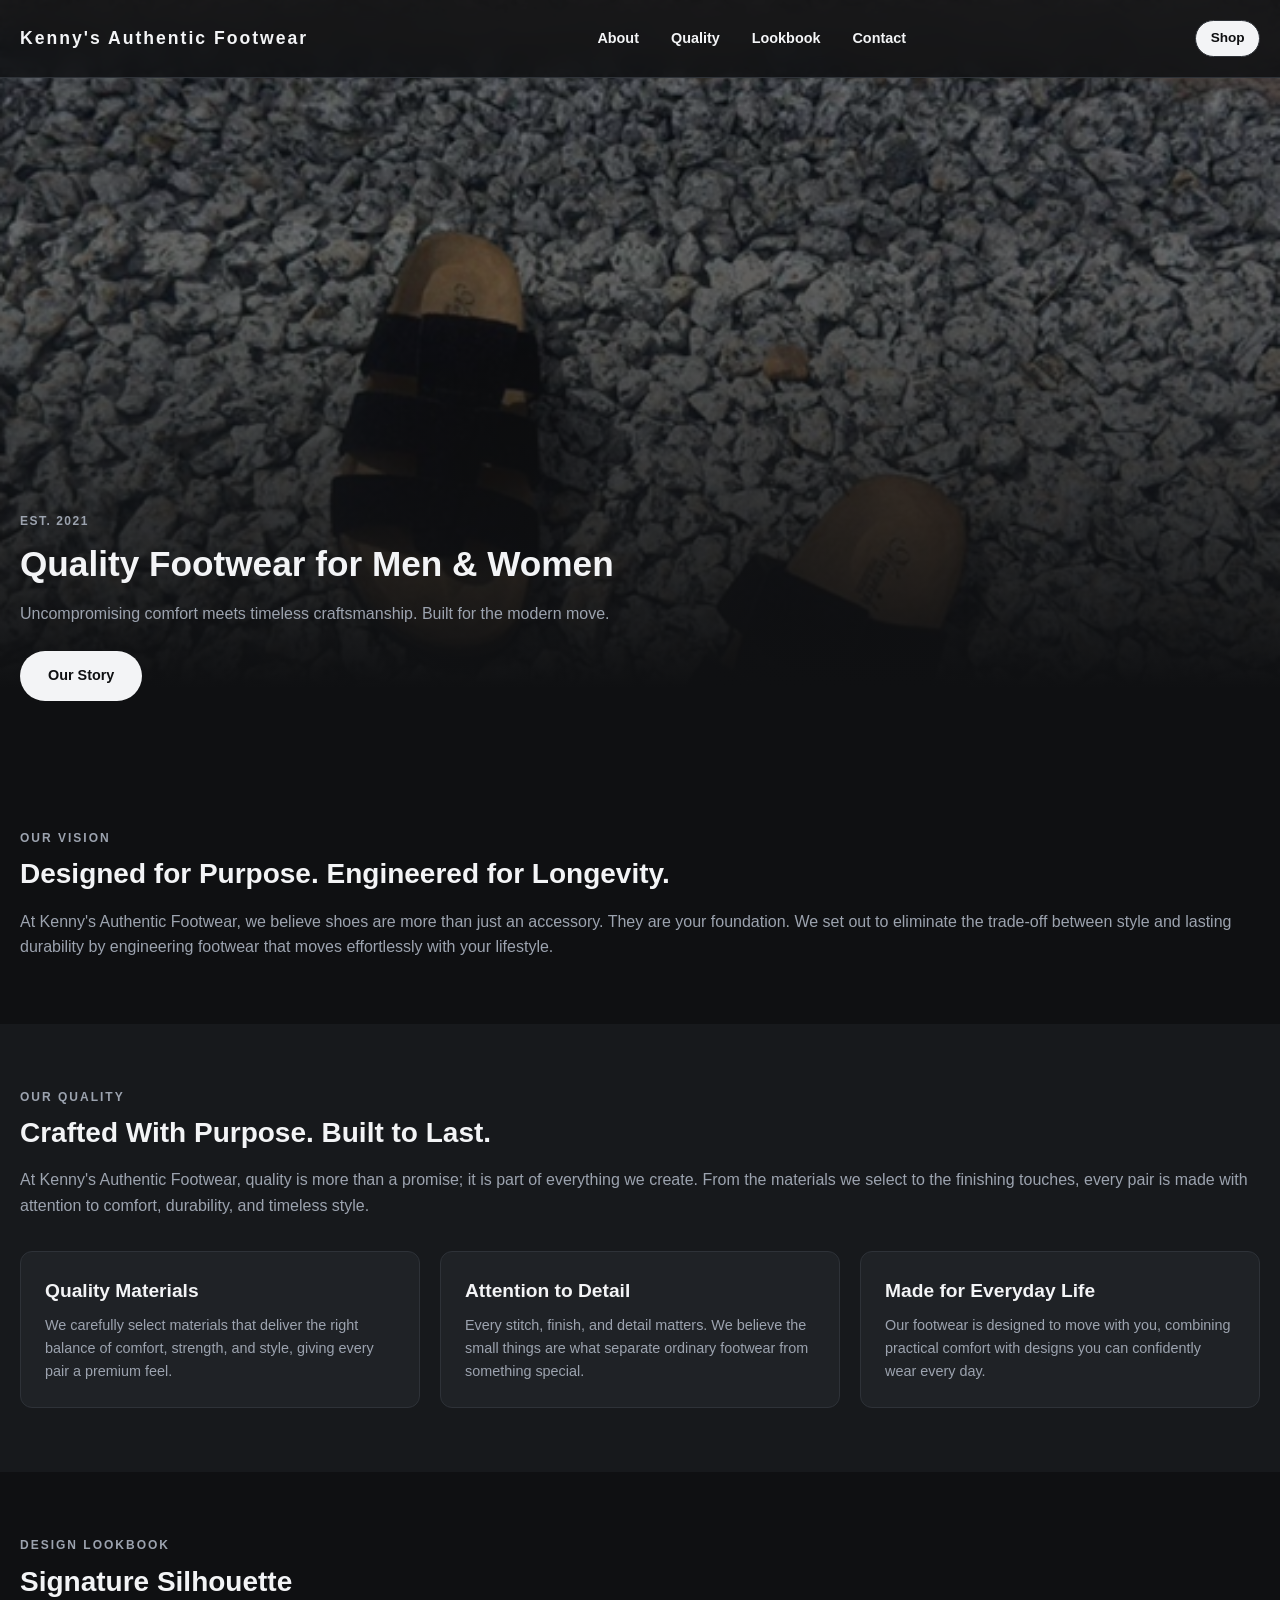
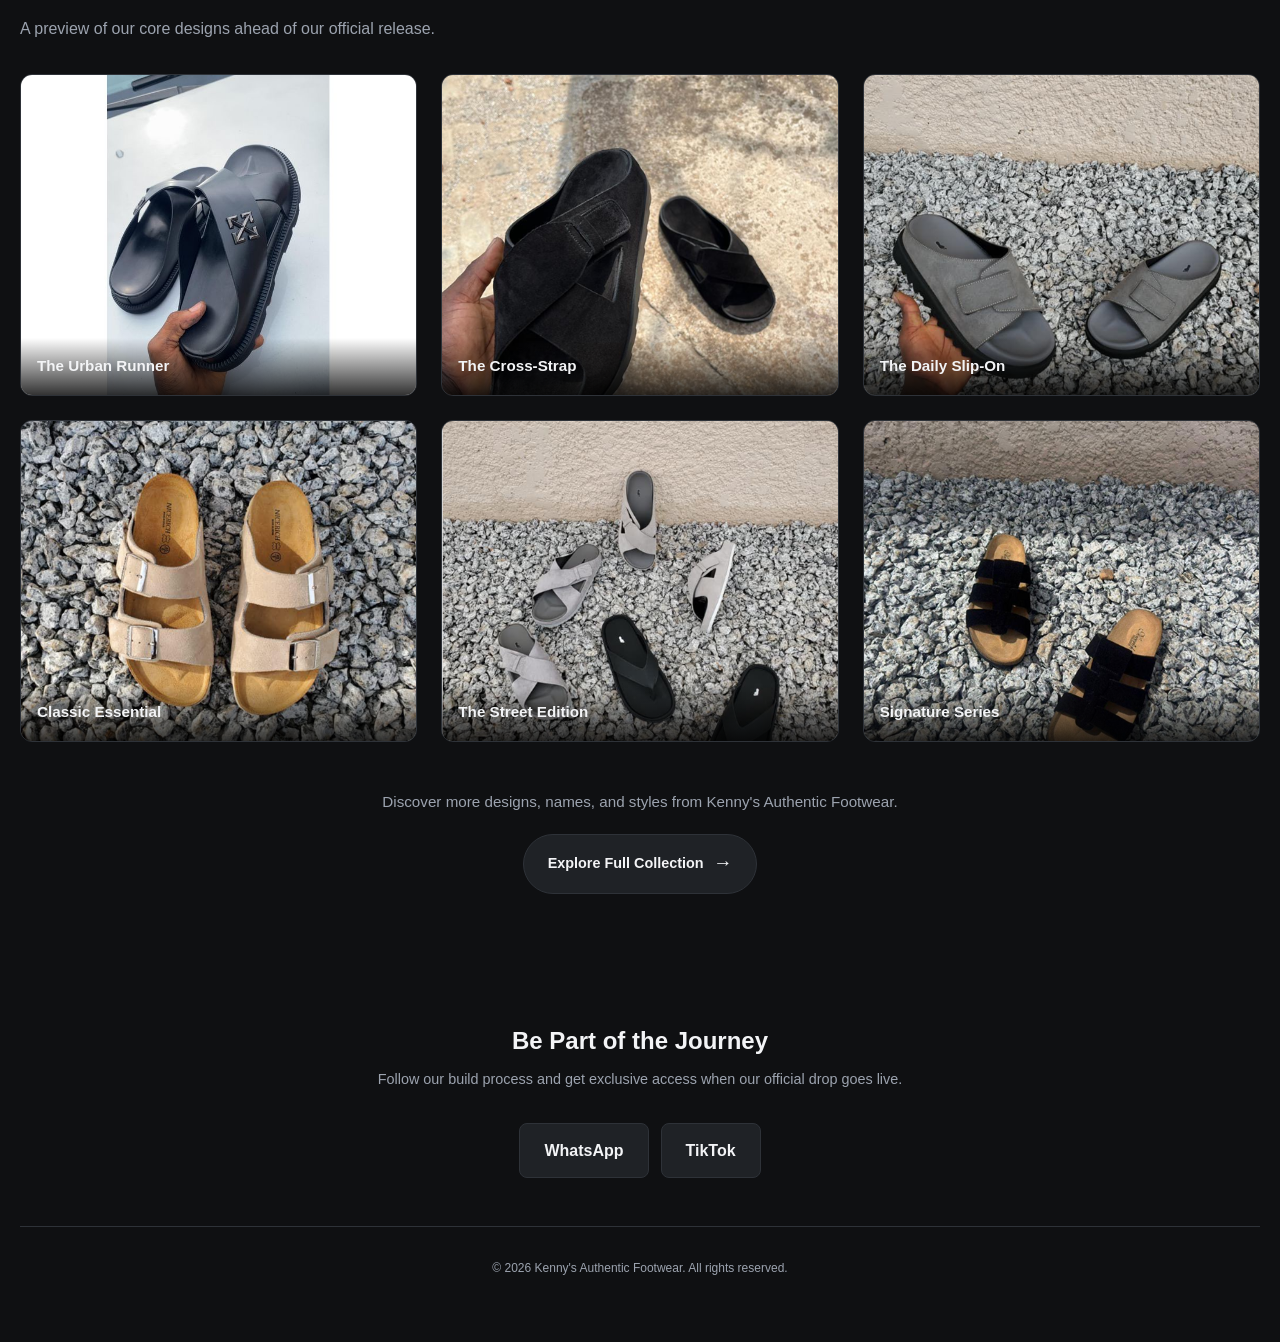
==== commit b55daa5e: "all new updates" ====
--- a/index.html
+++ b/index.html
@@ -3,34 +3,86 @@
 <head>
   <meta charset="UTF-8">
   <meta name="viewport" content="width=device-width, initial-scale=1.0">
-  <title>Kenny's Authentic Footwear | Brand Showcase</title>
+
+  <title>Kenny's Authentic Footwear | Quality Footwear for Men & Women</title>
+
+  <meta
+    name="description"
+    content="Discover quality and stylish footwear for men and women at Kenny's Authentic Footwear. Explore our carefully selected collections for every occasion."
+  >
+
+  <meta name="robots" content="index, follow">
+
+  <meta name="author" content="Kenny's Authentic Footwear">
+
+  <link rel="canonical" href="https://kennysfootwear.com/">
+
+  <!-- Open Graph / Social Sharing -->
+  <meta
+    property="og:title"
+    content="Kenny's Authentic Footwear | Quality Footwear for Men & Women"
+  >
+
+  <meta
+    property="og:description"
+    content="Discover quality and stylish footwear for men and women at Kenny's Authentic Footwear. Explore our carefully selected collections for every occasion."
+  >
+
+  <meta property="og:type" content="website">
+
+  <meta property="og:url" content="https://kennysfootwear.com/">
+
+  <meta property="og:site_name" content="Kenny's Authentic Footwear">
+
+  <meta
+    property="og:image"
+    content="https://kennysfootwear.com/images/1.jpg"
+  >
+
+  <!-- Stylesheets -->
   <link rel="stylesheet" href="style.css">
-  <link rel="stylesheet"href="https://unpkg.com/aos@2.3.4/dist/aos.css">
-  <link rel="stylesheet"href="https://fonts.googleapis.com/css2?family=Material+Symbols+Outlined">
+
+  <link
+    rel="stylesheet"
+    href="https://unpkg.com/aos@2.3.4/dist/aos.css"
+  >
+
+  <link
+    rel="stylesheet"
+    href="https://fonts.googleapis.com/css2?family=Material+Symbols+Outlined"
+  >
 </head>
 
 <body>
 
   <!-- NAVBAR -->
   <nav class="navbar">
-          <a href="#" class="brand-logo">Kenny's Authentic Footwear</a>
-
-            <div class="nav-links">
-              <a href="#vision">About</a>
-              <a href="#quality">Quality</a>
-              <a href="#lookbook">Lookbook</a>
-              <a href="#contact">Contact</a>
-            </div>
-
-        <div class="nav-right">
-
-              <a href="#" class="nav-btn">Shop</a>
-
-              <button class="hamburger" id="hamburger" aria-label="Open menu">
-                <span class="material-symbols-outlined">menu</span>
-              </button>
-
-        </div>
+
+    <a href="#" class="brand-logo">
+      Kenny's Authentic Footwear
+    </a>
+
+    <div class="nav-links">
+      <a href="#vision">About</a>
+      <a href="#quality">Quality</a>
+      <a href="#lookbook">Lookbook</a>
+      <a href="#contact">Contact</a>
+    </div>
+
+    <div class="nav-right">
+
+      <!-- Kept unchanged for future shopping/checkout page -->
+      <a href="#" class="nav-btn">Shop</a>
+
+      <button
+        class="hamburger"
+        id="hamburger"
+        aria-label="Open menu"
+      >
+        <span class="material-symbols-outlined">menu</span>
+      </button>
+
+    </div>
 
   </nav>
 
@@ -42,10 +94,10 @@
 
     <div class="hero-content">
 
-      <span class="badge">EST. 2024</span>
+      <span class="badge">EST. 2021</span>
 
       <h1>
-        Redefining Footwear, One Step at a Time.
+        Quality Footwear for Men & Women
       </h1>
 
       <p>
@@ -77,7 +129,7 @@
 
       <p class="body-text" data-aos="fade-up" data-aos-delay="200">
         At Kenny's Authentic Footwear, we believe shoes are more than
-        just an accessory they are your foundation. We set out to
+        just an accessory. They are your foundation. We set out to
         eliminate the trade-off between style and lasting durability
         by engineering footwear that moves effortlessly with your lifestyle.
       </p>
@@ -101,7 +153,7 @@
       </h2>
 
       <p class="body-text">
-        At Kenny's Authentic Footwear, quality is more than a promise
+        At Kenny's Authentic Footwear, quality is more than a promise;
         it is part of everything we create. From the materials we select
         to the finishing touches, every pair is made with attention to
         comfort, durability, and timeless style.
@@ -124,7 +176,11 @@
         </div>
 
 
-        <div class="quality-feature" data-aos="fade-up" data-aos-delay="100">
+        <div
+          class="quality-feature"
+          data-aos="fade-up"
+          data-aos-delay="100"
+        >
 
           <h3>
             Attention to Detail
@@ -138,7 +194,11 @@
         </div>
 
 
-        <div class="quality-feature" data-aos="fade-up" data-aos-delay="200">
+        <div
+          class="quality-feature"
+          data-aos="fade-up"
+          data-aos-delay="200"
+        >
 
           <h3>
             Made for Everyday Life
@@ -180,58 +240,111 @@
 
         <div class="gallery-item" data-aos="fade-up">
 
-          <img src="images/1.jpg"alt="Classic Sneaker">
-
-          <div class="gallery-caption">The Urban Runner</div>
-
-        </div>
-
-
-        <div class="gallery-item" data-aos="fade-up" data-aos-delay="200">
-
-          <img src="images/black.png"alt="Athletic Footwear">
-
-          <div class="gallery-caption"> The Cross-Strap</div>
-
-        </div>
-
-
-        <div class="gallery-item" data-aos="fade-up" data-aos-delay="400">
-
-          <img src="images/sliver.png" alt="Casual Footwear">
-
-          <div class="gallery-caption">The Daily Slip-On</div>
-
-        </div>
-
-
-        <div class="gallery-item" data-aos="fade-up" data-aos-delay="600">
-
-          <img src="images/sweet.png" alt="Premium Footwear">
-
-          <div class="gallery-caption"> Classic Essential</div>
-
-        </div>
-
-
-        <div class="gallery-item" data-aos="fade-up" data-aos-delay="800">
-
-          <img src="images/plenty.png"  alt="Modern Sneaker">
-           <div class="gallery-caption">  The Street Edition</div>
-
-        </div>
-
-
-        <div class="gallery-item" data-aos="fade-up" data-aos-delay="1000">
-
-          <img src="images/bueauty.png"alt="Premium Sneaker" >
-          <div class="gallery-caption"> Signature Series</div>
+          <img
+            src="images/1.jpg"
+            alt="Classic footwear"
+          >
+
+          <div class="gallery-caption">
+            The Urban Runner
+          </div>
+
+        </div>
+
+
+        <div
+          class="gallery-item"
+          data-aos="fade-up"
+          data-aos-delay="200"
+        >
+
+          <img
+            src="images/black.png"
+            alt="Cross-strap footwear"
+          >
+
+          <div class="gallery-caption">
+            The Cross-Strap
+          </div>
+
+        </div>
+
+
+        <div
+          class="gallery-item"
+          data-aos="fade-up"
+          data-aos-delay="400"
+        >
+
+          <img
+            src="images/sliver.png"
+            alt="Casual slip-on footwear"
+          >
+
+          <div class="gallery-caption">
+            The Daily Slip-On
+          </div>
+
+        </div>
+
+
+        <div
+          class="gallery-item"
+          data-aos="fade-up"
+          data-aos-delay="600"
+        >
+
+          <img
+            src="images/sweet.png"
+            alt="Premium footwear"
+          >
+
+          <div class="gallery-caption">
+            Classic Essential
+          </div>
+
+        </div>
+
+
+        <div
+          class="gallery-item"
+          data-aos="fade-up"
+          data-aos-delay="800"
+        >
+
+          <img
+            src="images/plenty.png"
+            alt="Stylish everyday footwear"
+          >
+
+          <div class="gallery-caption">
+            The Street Edition
+          </div>
+
+        </div>
+
+
+        <div
+          class="gallery-item"
+          data-aos="fade-up"
+          data-aos-delay="1000"
+        >
+
+          <img
+            src="images/bueauty.png"
+            alt="Signature premium footwear"
+          >
+
+          <div class="gallery-caption">
+            Signature Series
+          </div>
 
         </div>
 
       </div>
 
-       <div class="collection-cta">
+
+      <div class="collection-cta">
 
         <p>
           Discover more designs, names, and styles from
@@ -244,8 +357,9 @@
         </a>
 
       </div>
-      
-    </div>
+
+    </div>
+
   </section>
 
 
@@ -254,7 +368,9 @@
 
     <div class="container">
 
-      <h2>Be Part of the Journey</h2>
+      <h2>
+        Be Part of the Journey
+      </h2>
 
       <p>
         Follow our build process and get exclusive access
@@ -263,11 +379,13 @@
 
 
       <div class="social-links">
+
         <a
           href="https://wa.me/2347038313960"
           class="social-btn"
           target="_blank"
           rel="noopener noreferrer"
+          aria-label="Contact Kenny's Authentic Footwear on WhatsApp"
         >
           WhatsApp
         </a>
@@ -278,6 +396,7 @@
           class="social-btn"
           target="_blank"
           rel="noopener noreferrer"
+          aria-label="Follow Kenny's Authentic Footwear on TikTok"
         >
           TikTok
         </a>
@@ -293,19 +412,22 @@
 
   </footer>
 
+
+  <!-- Main JavaScript -->
   <script src="script.js"></script>
 
+  <!-- AOS Animation -->
   <script src="https://unpkg.com/aos@2.3.4/dist/aos.js"></script>
 
-<script>
-  AOS.init({
-    duration: 1400,
-    easing: 'ease-in-out',
-    once: true,
-    offset: 120,
-    delay: 100
-  });
-</script>
+  <script>
+    AOS.init({
+      duration: 1400,
+      easing: 'ease-in-out',
+      once: true,
+      offset: 120,
+      delay: 100
+    });
+  </script>
 
 </body>
 </html>
